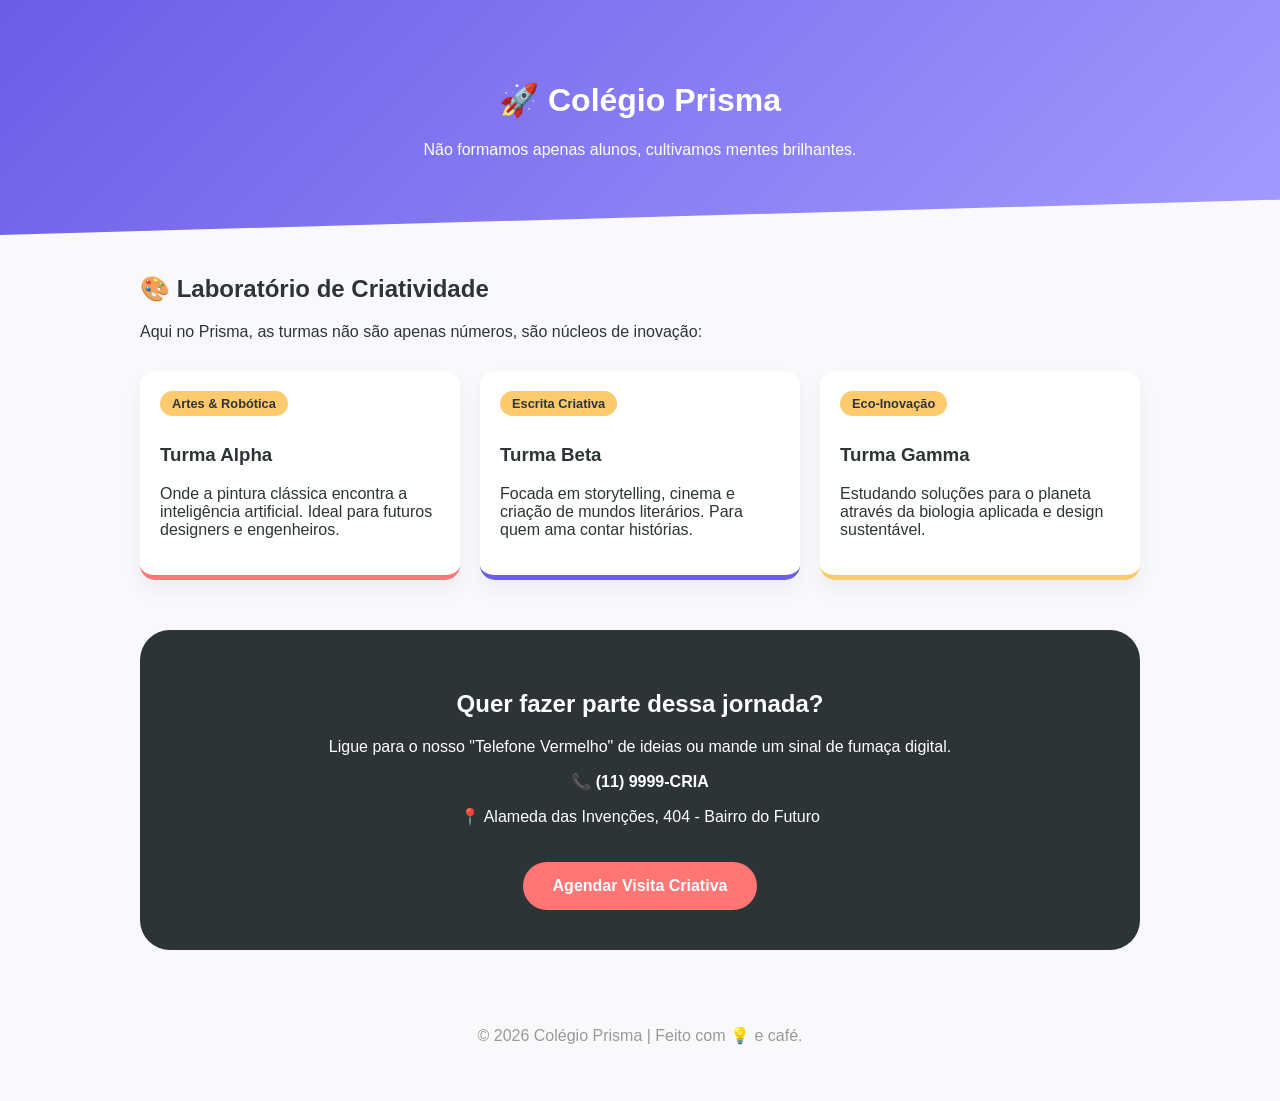
==== colegio.html @ ea57c15c "Add initial HTML structure for Colégio Prisma website This file contains the complete HTML structure" ====
<!DOCTYPE html>
<html lang="pt-br">
<head>
    <meta charset="UTF-8">
    <meta name="viewport" content="width=device-width, initial-scale=1.0">
    <title>Colégio Prisma: Onde Ideias Ganham Vida</title>
    <style>
        :root {
            --primary: #6c5ce7;
            --secondary: #ff7675;
            --accent: #fdcb6e;
            --dark: #2d3436;
        }
        body {
            font-family: 'Segoe UI', Tahoma, Geneva, Verdana, sans-serif;
            margin: 0;
            background-color: #f9f9fb;
            color: var(--dark);
        }
        header {
            background: linear-gradient(135deg, var(--primary), #a29bfe);
            color: white;
            padding: 60px 20px;
            text-align: center;
            clip-path: polygon(0 0, 100% 0, 100% 85%, 0 100%);
        }
        .container {
            max-width: 1000px;
            margin: auto;
            padding: 20px;
        }
        .creative-grid {
            display: grid;
            grid-template-columns: repeat(auto-fit, minmax(250px, 1fr));
            gap: 20px;
            margin-top: 30px;
        }
        .card {
            background: white;
            padding: 20px;
            border-radius: 15px;
            box-shadow: 0 10px 20px rgba(0,0,0,0.05);
            border-bottom: 5px solid var(--secondary);
            transition: transform 0.3s;
        }
        .card:hover {
            transform: translateY(-10px);
        }
        .badge {
            display: inline-block;
            background: var(--accent);
            padding: 5px 12px;
            border-radius: 20px;
            font-size: 0.8rem;
            font-weight: bold;
            margin-bottom: 10px;
        }
        .contato-criativo {
            background: var(--dark);
            color: white;
            padding: 40px;
            border-radius: 30px;
            text-align: center;
            margin-top: 50px;
        }
        .btn-call {
            background: var(--secondary);
            color: white;
            padding: 15px 30px;
            text-decoration: none;
            border-radius: 50px;
            display: inline-block;
            margin-top: 20px;
            font-weight: bold;
        }
    </style>
</head>
<body>

<header>
    <h1>🚀 Colégio Prisma</h1>
    <p>Não formamos apenas alunos, cultivamos mentes brilhantes.</p>
</header>

<div class="container">
    
    <section>
        <h2>🎨 Laboratório de Criatividade</h2>
        <p>Aqui no Prisma, as turmas não são apenas números, são núcleos de inovação:</p>
        
        <div class="creative-grid">
            <div class="card">
                <span class="badge">Artes & Robótica</span>
                <h3>Turma Alpha</h3>
                <p>Onde a pintura clássica encontra a inteligência artificial. Ideal para futuros designers e engenheiros.</p>
            </div>
            <div class="card" style="border-bottom-color: var(--primary);">
                <span class="badge">Escrita Criativa</span>
                <h3>Turma Beta</h3>
                <p>Focada em storytelling, cinema e criação de mundos literários. Para quem ama contar histórias.</p>
            </div>
            <div class="card" style="border-bottom-color: var(--accent);">
                <span class="badge">Eco-Inovação</span>
                <h3>Turma Gamma</h3>
                <p>Estudando soluções para o planeta através da biologia aplicada e design sustentável.</p>
            </div>
        </div>
    </section>

    <section class="contato-criativo">
        <h2>Quer fazer parte dessa jornada?</h2>
        <p>Ligue para o nosso "Telefone Vermelho" de ideias ou mande um sinal de fumaça digital.</p>
        <p><strong>📞 (11) 9999-CRIA</strong></p>
        <p>📍 Alameda das Invenções, 404 - Bairro do Futuro</p>
        <a href="#" class="btn-call">Agendar Visita Criativa</a>
    </section>

</div>

<footer style="text-align: center; padding: 40px; color: #999;">
    <p>© 2026 Colégio Prisma | Feito com 💡 e café.</p>
</footer>

</body>
</html>
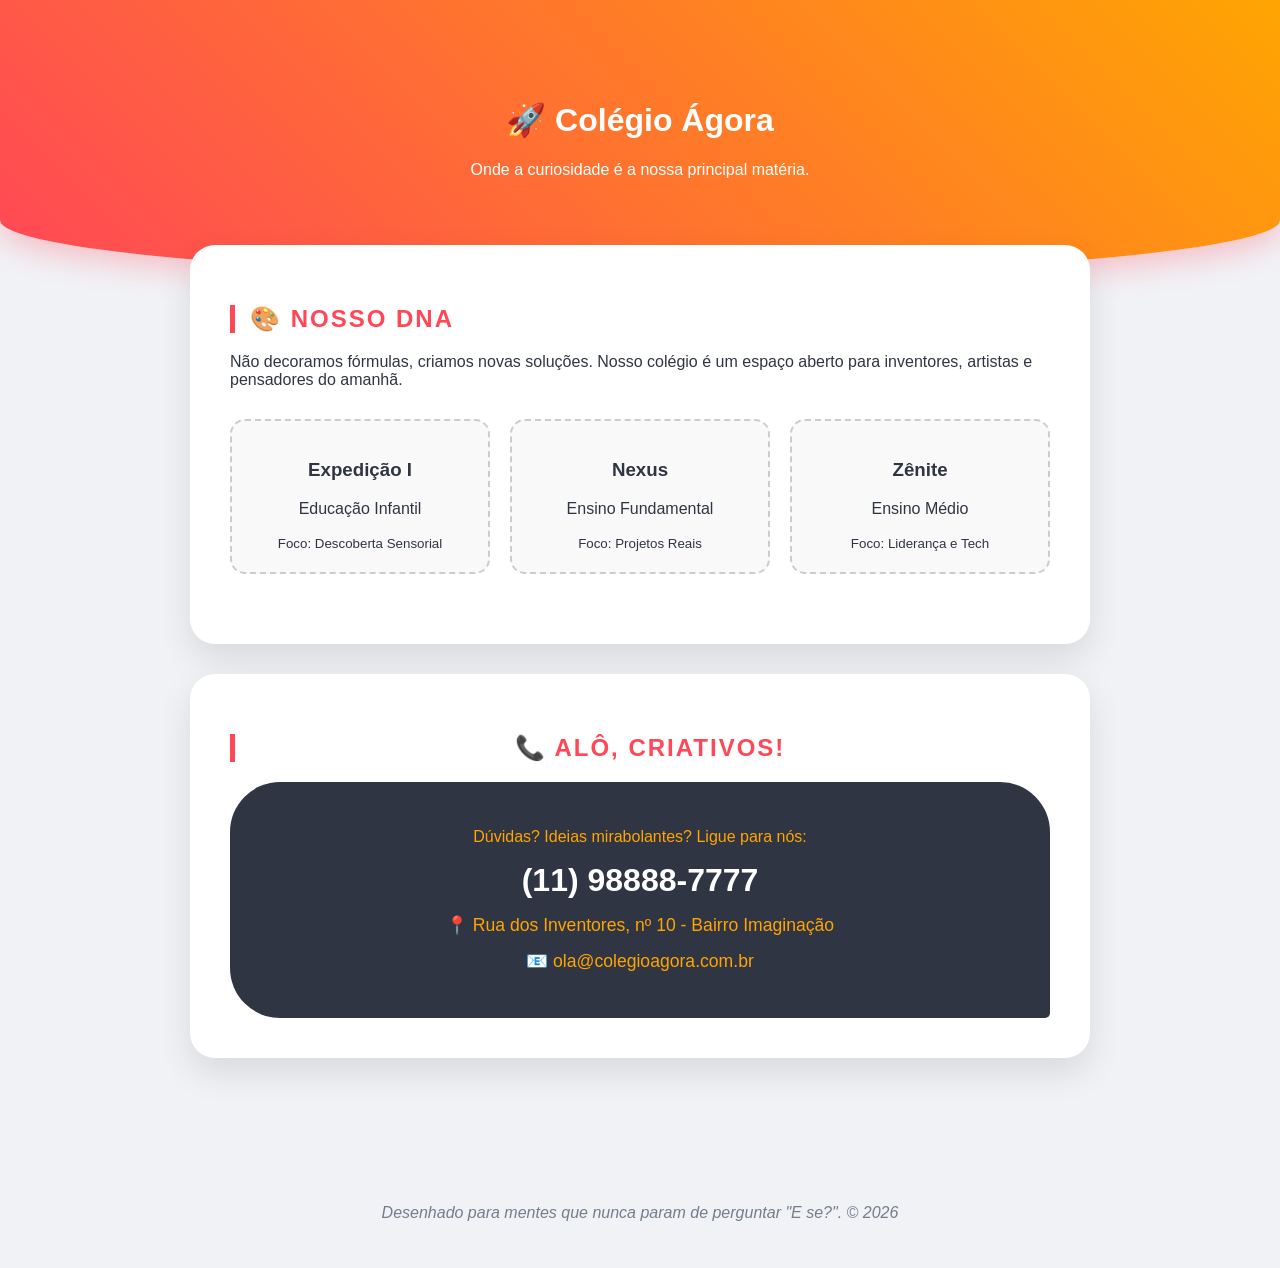
==== commit c84fb860: "Update colegio.html with new branding and styles" ====
--- a/colegio.html
+++ b/colegio.html
@@ -3,122 +3,161 @@
 <head>
     <meta charset="UTF-8">
     <meta name="viewport" content="width=device-width, initial-scale=1.0">
-    <title>Colégio Prisma: Onde Ideias Ganham Vida</title>
+    <title>Colégio Ágora | Usina de Ideias</title>
     <style>
         :root {
-            --primary: #6c5ce7;
-            --secondary: #ff7675;
-            --accent: #fdcb6e;
-            --dark: #2d3436;
+            --primaria: #ff4757;
+            --secundaria: #2f3542;
+            --bg: #ffffff;
+            --gradiente: linear-gradient(45deg, #ff4757, #ffa502);
         }
+
         body {
-            font-family: 'Segoe UI', Tahoma, Geneva, Verdana, sans-serif;
+            font-family: 'Comic Sans MS', 'Segoe UI', sans-serif; /* Toque lúdico */
             margin: 0;
-            background-color: #f9f9fb;
-            color: var(--dark);
+            background-color: #f1f2f6;
+            color: var(--secundaria);
         }
+
         header {
-            background: linear-gradient(135deg, var(--primary), #a29bfe);
+            background: var(--gradiente);
             color: white;
-            padding: 60px 20px;
+            padding: 80px 20px;
             text-align: center;
-            clip-path: polygon(0 0, 100% 0, 100% 85%, 0 100%);
+            border-bottom-left-radius: 50% 20%;
+            border-bottom-right-radius: 50% 20%;
+            box-shadow: 0 10px 30px rgba(255, 71, 87, 0.3);
         }
+
         .container {
-            max-width: 1000px;
-            margin: auto;
+            max-width: 900px;
+            margin: -50px auto 50px auto;
             padding: 20px;
         }
-        .creative-grid {
+
+        .sessao-criativa {
+            background: white;
+            padding: 40px;
+            border-radius: 25px;
+            box-shadow: 0 15px 35px rgba(0,0,0,0.1);
+            margin-bottom: 30px;
+        }
+
+        h2 {
+            color: var(--primaria);
+            border-left: 5px solid var(--primaria);
+            padding-left: 15px;
+            text-transform: uppercase;
+            letter-spacing: 2px;
+        }
+
+        .grid-turmas {
             display: grid;
-            grid-template-columns: repeat(auto-fit, minmax(250px, 1fr));
+            grid-template-columns: repeat(auto-fit, minmax(200px, 1fr));
             gap: 20px;
-            margin-top: 30px;
+            margin: 30px 0;
         }
-        .card {
-            background: white;
+
+        .turma-card {
+            background: #f9f9f9;
             padding: 20px;
+            border: 2px dashed #ccc;
             border-radius: 15px;
-            box-shadow: 0 10px 20px rgba(0,0,0,0.05);
-            border-bottom: 5px solid var(--secondary);
-            transition: transform 0.3s;
+            text-align: center;
+            transition: all 0.3s;
         }
-        .card:hover {
-            transform: translateY(-10px);
+
+        .turma-card:hover {
+            border-color: var(--primaria);
+            transform: scale(1.05) rotate(2deg);
+            background: #fffafa;
         }
-        .badge {
+
+        .contato-bubble {
+            background: var(--secundaria);
+            color: #ffa502;
+            padding: 30px;
+            border-radius: 50px 50px 5px 50px;
             display: inline-block;
-            background: var(--accent);
-            padding: 5px 12px;
-            border-radius: 20px;
-            font-size: 0.8rem;
+            width: 100%;
+            box-sizing: border-box;
+        }
+
+        .telefone {
+            font-size: 2rem;
+            display: block;
+            margin: 10px 0;
+            color: white;
+            text-decoration: none;
             font-weight: bold;
-            margin-bottom: 10px;
         }
-        .contato-criativo {
-            background: var(--dark);
-            color: white;
-            padding: 40px;
-            border-radius: 30px;
+
+        .emoji-list {
+            list-style: none;
+            padding: 0;
+        }
+
+        .emoji-list li {
+            margin-bottom: 15px;
+            font-size: 1.1rem;
+        }
+
+        footer {
             text-align: center;
-            margin-top: 50px;
-        }
-        .btn-call {
-            background: var(--secondary);
-            color: white;
-            padding: 15px 30px;
-            text-decoration: none;
-            border-radius: 50px;
-            display: inline-block;
-            margin-top: 20px;
-            font-weight: bold;
+            padding: 30px;
+            font-style: italic;
+            color: #747d8c;
         }
     </style>
 </head>
 <body>
 
 <header>
-    <h1>🚀 Colégio Prisma</h1>
-    <p>Não formamos apenas alunos, cultivamos mentes brilhantes.</p>
+    <h1>🚀 Colégio Ágora</h1>
+    <p>Onde a curiosidade é a nossa principal matéria.</p>
 </header>
 
 <div class="container">
     
-    <section>
-        <h2>🎨 Laboratório de Criatividade</h2>
-        <p>Aqui no Prisma, as turmas não são apenas números, são núcleos de inovação:</p>
+    <section class="sessao-criativa">
+        <h2>🎨 Nosso DNA</h2>
+        <p>Não decoramos fórmulas, criamos novas soluções. Nosso colégio é um espaço aberto para inventores, artistas e pensadores do amanhã.</p>
         
-        <div class="creative-grid">
-            <div class="card">
-                <span class="badge">Artes & Robótica</span>
-                <h3>Turma Alpha</h3>
-                <p>Onde a pintura clássica encontra a inteligência artificial. Ideal para futuros designers e engenheiros.</p>
+        <div class="grid-turmas">
+            <div class="turma-card">
+                <h3>Expedição I</h3>
+                <p>Educação Infantil</p>
+                <small>Foco: Descoberta Sensorial</small>
             </div>
-            <div class="card" style="border-bottom-color: var(--primary);">
-                <span class="badge">Escrita Criativa</span>
-                <h3>Turma Beta</h3>
-                <p>Focada em storytelling, cinema e criação de mundos literários. Para quem ama contar histórias.</p>
+            <div class="turma-card">
+                <h3>Nexus</h3>
+                <p>Ensino Fundamental</p>
+                <small>Foco: Projetos Reais</small>
             </div>
-            <div class="card" style="border-bottom-color: var(--accent);">
-                <span class="badge">Eco-Inovação</span>
-                <h3>Turma Gamma</h3>
-                <p>Estudando soluções para o planeta através da biologia aplicada e design sustentável.</p>
+            <div class="turma-card">
+                <h3>Zênite</h3>
+                <p>Ensino Médio</p>
+                <small>Foco: Liderança e Tech</small>
             </div>
         </div>
     </section>
 
-    <section class="contato-criativo">
-        <h2>Quer fazer parte dessa jornada?</h2>
-        <p>Ligue para o nosso "Telefone Vermelho" de ideias ou mande um sinal de fumaça digital.</p>
-        <p><strong>📞 (11) 9999-CRIA</strong></p>
-        <p>📍 Alameda das Invenções, 404 - Bairro do Futuro</p>
-        <a href="#" class="btn-call">Agendar Visita Criativa</a>
+    <section class="sessao-criativa" style="text-align: center;">
+        <h2>📞 Alô, Criativos!</h2>
+        <div class="contato-bubble">
+            <p>Dúvidas? Ideias mirabolantes? Ligue para nós:</p>
+            <a href="tel:11988887777" class="telefone">(11) 98888-7777</a>
+            <ul class="emoji-list">
+                <li>📍 Rua dos Inventores, nº 10 - Bairro Imaginação</li>
+                <li>📧 ola@colegioagora.com.br</li>
+            </ul>
+        </div>
     </section>
 
 </div>
 
-<footer style="text-align: center; padding: 40px; color: #999;">
-    <p>© 2026 Colégio Prisma | Feito com 💡 e café.</p>
+<footer>
+    <p>Desenhado para mentes que nunca param de perguntar "E se?". &copy; 2026</p>
 </footer>
 
 </body>
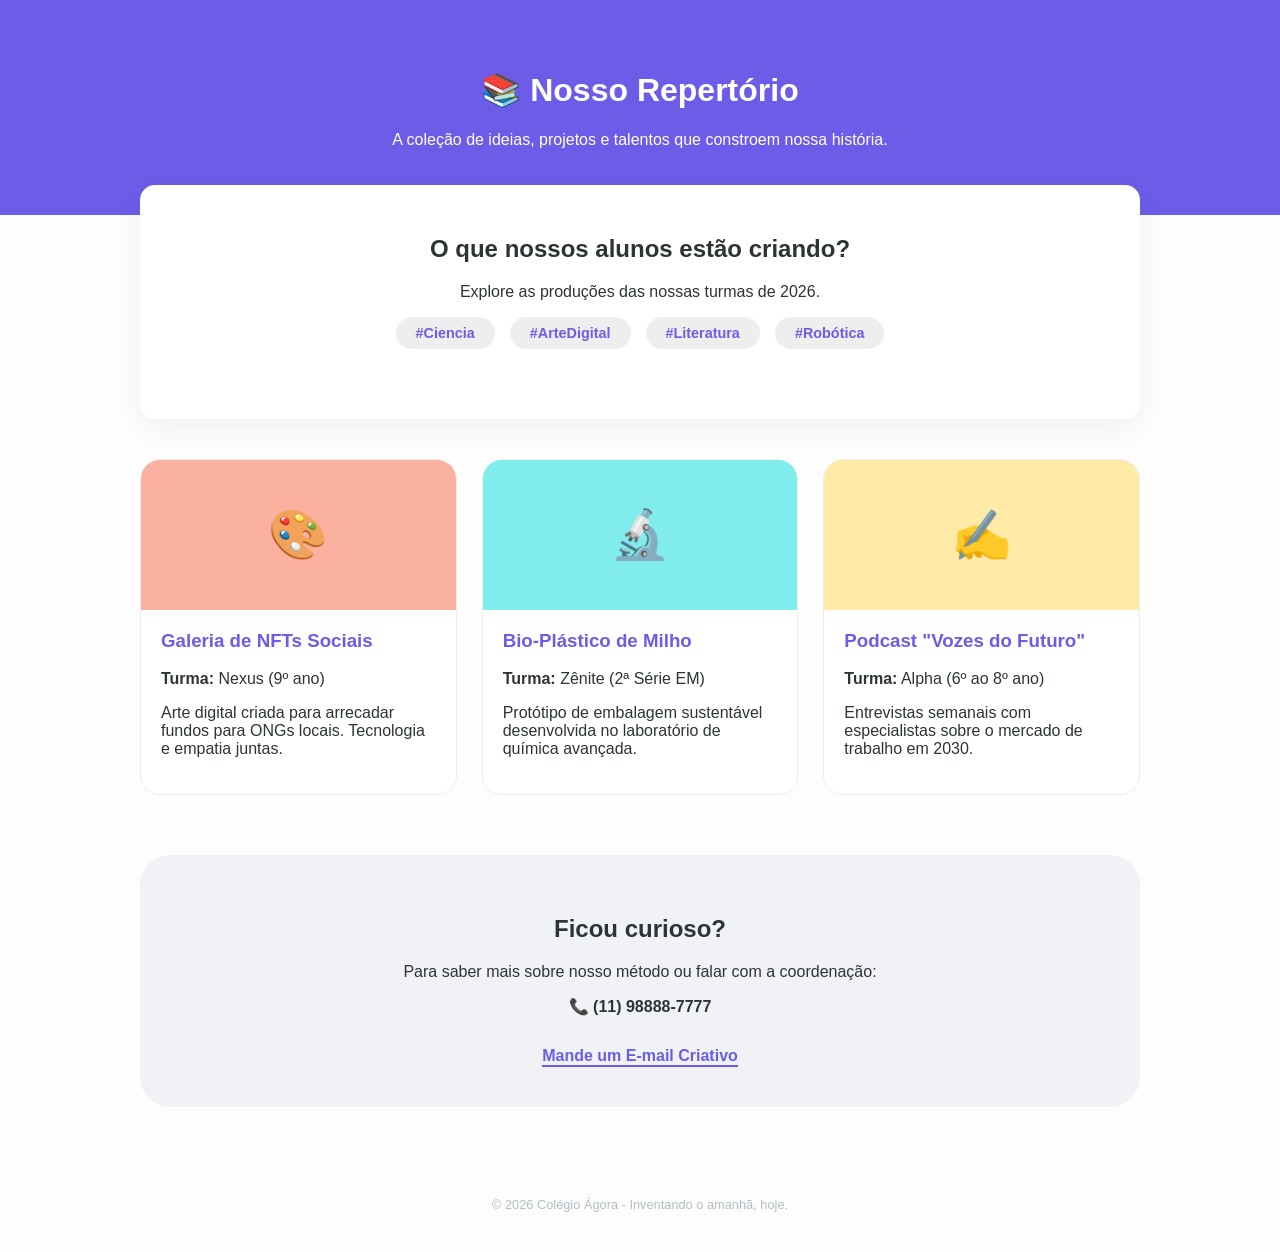
==== commit 67736d18: "Update colegio.html" ====
--- a/colegio.html
+++ b/colegio.html
@@ -3,161 +3,185 @@
 <head>
     <meta charset="UTF-8">
     <meta name="viewport" content="width=device-width, initial-scale=1.0">
-    <title>Colégio Ágora | Usina de Ideias</title>
+    <title>Repertório Criativo | Colégio Ágora</title>
     <style>
         :root {
-            --primaria: #ff4757;
-            --secundaria: #2f3542;
-            --bg: #ffffff;
-            --gradiente: linear-gradient(45deg, #ff4757, #ffa502);
+            --cor-repertorio: #6c5ce7;
+            --cor-texto: #2d3436;
+            --cor-bg: #fdfdfd;
         }
 
         body {
-            font-family: 'Comic Sans MS', 'Segoe UI', sans-serif; /* Toque lúdico */
+            font-family: 'Segoe UI', Tahoma, Geneva, Verdana, sans-serif;
+            background-color: var(--cor-bg);
+            color: var(--cor-texto);
             margin: 0;
-            background-color: #f1f2f6;
-            color: var(--secundaria);
+            padding: 0;
         }
 
         header {
-            background: var(--gradiente);
+            background: var(--cor-repertorio);
             color: white;
-            padding: 80px 20px;
+            padding: 50px 20px;
             text-align: center;
-            border-bottom-left-radius: 50% 20%;
-            border-bottom-right-radius: 50% 20%;
-            box-shadow: 0 10px 30px rgba(255, 71, 87, 0.3);
         }
 
         .container {
-            max-width: 900px;
-            margin: -50px auto 50px auto;
+            max-width: 1000px;
+            margin: -30px auto 50px auto;
+            padding: 0 20px;
+        }
+
+        .intro {
+            background: white;
+            padding: 30px;
+            border-radius: 15px;
+            box-shadow: 0 10px 30px rgba(0,0,0,0.05);
+            text-align: center;
+            margin-bottom: 40px;
+        }
+
+        .filtro-repertorio {
+            display: flex;
+            justify-content: center;
+            gap: 15px;
+            margin-bottom: 40px;
+            flex-wrap: wrap;
+        }
+
+        .tag {
+            background: #eee;
+            padding: 8px 20px;
+            border-radius: 20px;
+            font-size: 0.9rem;
+            font-weight: bold;
+            color: var(--cor-repertorio);
+        }
+
+        .grid-repertorio {
+            display: grid;
+            grid-template-columns: repeat(auto-fit, minmax(300px, 1fr));
+            gap: 25px;
+        }
+
+        .item-repertorio {
+            background: white;
+            border-radius: 20px;
+            overflow: hidden;
+            border: 1px solid #eee;
+            transition: all 0.4s cubic-bezier(0.175, 0.885, 0.32, 1.275);
+        }
+
+        .item-repertorio:hover {
+            transform: scale(1.03);
+            box-shadow: 0 20px 40px rgba(108, 92, 231, 0.15);
+        }
+
+        .capa {
+            height: 150px;
+            background: #a29bfe;
+            display: flex;
+            align-items: center;
+            justify-content: center;
+            font-size: 3rem;
+        }
+
+        .conteudo {
             padding: 20px;
         }
 
-        .sessao-criativa {
-            background: white;
-            padding: 40px;
-            border-radius: 25px;
-            box-shadow: 0 15px 35px rgba(0,0,0,0.1);
-            margin-bottom: 30px;
+        .conteudo h3 {
+            margin-top: 0;
+            color: var(--cor-repertorio);
         }
 
-        h2 {
-            color: var(--primaria);
-            border-left: 5px solid var(--primaria);
-            padding-left: 15px;
-            text-transform: uppercase;
-            letter-spacing: 2px;
+        .contato-rodape {
+            text-align: center;
+            margin-top: 60px;
+            padding: 40px;
+            background: #f1f2f6;
+            border-radius: 30px;
         }
 
-        .grid-turmas {
-            display: grid;
-            grid-template-columns: repeat(auto-fit, minmax(200px, 1fr));
-            gap: 20px;
-            margin: 30px 0;
-        }
-
-        .turma-card {
-            background: #f9f9f9;
-            padding: 20px;
-            border: 2px dashed #ccc;
-            border-radius: 15px;
-            text-align: center;
-            transition: all 0.3s;
-        }
-
-        .turma-card:hover {
-            border-color: var(--primaria);
-            transform: scale(1.05) rotate(2deg);
-            background: #fffafa;
-        }
-
-        .contato-bubble {
-            background: var(--secundaria);
-            color: #ffa502;
-            padding: 30px;
-            border-radius: 50px 50px 5px 50px;
+        .btn-contato {
             display: inline-block;
-            width: 100%;
-            box-sizing: border-box;
-        }
-
-        .telefone {
-            font-size: 2rem;
-            display: block;
-            margin: 10px 0;
-            color: white;
+            margin-top: 15px;
+            color: var(--cor-repertorio);
             text-decoration: none;
             font-weight: bold;
-        }
-
-        .emoji-list {
-            list-style: none;
-            padding: 0;
-        }
-
-        .emoji-list li {
-            margin-bottom: 15px;
-            font-size: 1.1rem;
+            border-bottom: 2px solid var(--cor-repertorio);
         }
 
         footer {
             text-align: center;
-            padding: 30px;
-            font-style: italic;
-            color: #747d8c;
+            padding: 40px;
+            color: #b2bec3;
+            font-size: 0.8rem;
         }
     </style>
 </head>
 <body>
 
 <header>
-    <h1>🚀 Colégio Ágora</h1>
-    <p>Onde a curiosidade é a nossa principal matéria.</p>
+    <h1>📚 Nosso Repertório</h1>
+    <p>A coleção de ideias, projetos e talentos que constroem nossa história.</p>
 </header>
 
 <div class="container">
     
-    <section class="sessao-criativa">
-        <h2>🎨 Nosso DNA</h2>
-        <p>Não decoramos fórmulas, criamos novas soluções. Nosso colégio é um espaço aberto para inventores, artistas e pensadores do amanhã.</p>
+    <div class="intro">
+        <h2>O que nossos alunos estão criando?</h2>
+        <p>Explore as produções das nossas turmas de 2026.</p>
+        <div class="filtro-repertorio">
+            <span class="tag">#Ciencia</span>
+            <span class="tag">#ArteDigital</span>
+            <span class="tag">#Literatura</span>
+            <span class="tag">#Robótica</span>
+        </div>
+    </div>
+
+    <main class="grid-repertorio">
         
-        <div class="grid-turmas">
-            <div class="turma-card">
-                <h3>Expedição I</h3>
-                <p>Educação Infantil</p>
-                <small>Foco: Descoberta Sensorial</small>
+        <article class="item-repertorio">
+            <div class="capa" style="background: #fab1a0;">🎨</div>
+            <div class="conteudo">
+                <h3>Galeria de NFTs Sociais</h3>
+                <p><strong>Turma:</strong> Nexus (9º ano)</p>
+                <p>Arte digital criada para arrecadar fundos para ONGs locais. Tecnologia e empatia juntas.</p>
             </div>
-            <div class="turma-card">
-                <h3>Nexus</h3>
-                <p>Ensino Fundamental</p>
-                <small>Foco: Projetos Reais</small>
+        </article>
+
+        <article class="item-repertorio">
+            <div class="capa" style="background: #81ecec;">🔬</div>
+            <div class="conteudo">
+                <h3>Bio-Plástico de Milho</h3>
+                <p><strong>Turma:</strong> Zênite (2ª Série EM)</p>
+                <p>Protótipo de embalagem sustentável desenvolvida no laboratório de química avançada.</p>
             </div>
-            <div class="turma-card">
-                <h3>Zênite</h3>
-                <p>Ensino Médio</p>
-                <small>Foco: Liderança e Tech</small>
+        </article>
+
+        <article class="item-repertorio">
+            <div class="capa" style="background: #ffeaa7;">✍️</div>
+            <div class="conteudo">
+                <h3>Podcast "Vozes do Futuro"</h3>
+                <p><strong>Turma:</strong> Alpha (6º ao 8º ano)</p>
+                <p>Entrevistas semanais com especialistas sobre o mercado de trabalho em 2030.</p>
             </div>
-        </div>
-    </section>
+        </article>
 
-    <section class="sessao-criativa" style="text-align: center;">
-        <h2>📞 Alô, Criativos!</h2>
-        <div class="contato-bubble">
-            <p>Dúvidas? Ideias mirabolantes? Ligue para nós:</p>
-            <a href="tel:11988887777" class="telefone">(11) 98888-7777</a>
-            <ul class="emoji-list">
-                <li>📍 Rua dos Inventores, nº 10 - Bairro Imaginação</li>
-                <li>📧 ola@colegioagora.com.br</li>
-            </ul>
-        </div>
+    </main>
+
+    <section class="contato-rodape">
+        <h2>Ficou curioso?</h2>
+        <p>Para saber mais sobre nosso método ou falar com a coordenação:</p>
+        <p>📞 <strong>(11) 98888-7777</strong></p>
+        <a href="mailto:repertorio@colegioagora.edu.br" class="btn-contato">Mande um E-mail Criativo</a>
     </section>
 
 </div>
 
 <footer>
-    <p>Desenhado para mentes que nunca param de perguntar "E se?". &copy; 2026</p>
+    © 2026 Colégio Ágora - Inventando o amanhã, hoje.
 </footer>
 
 </body>
